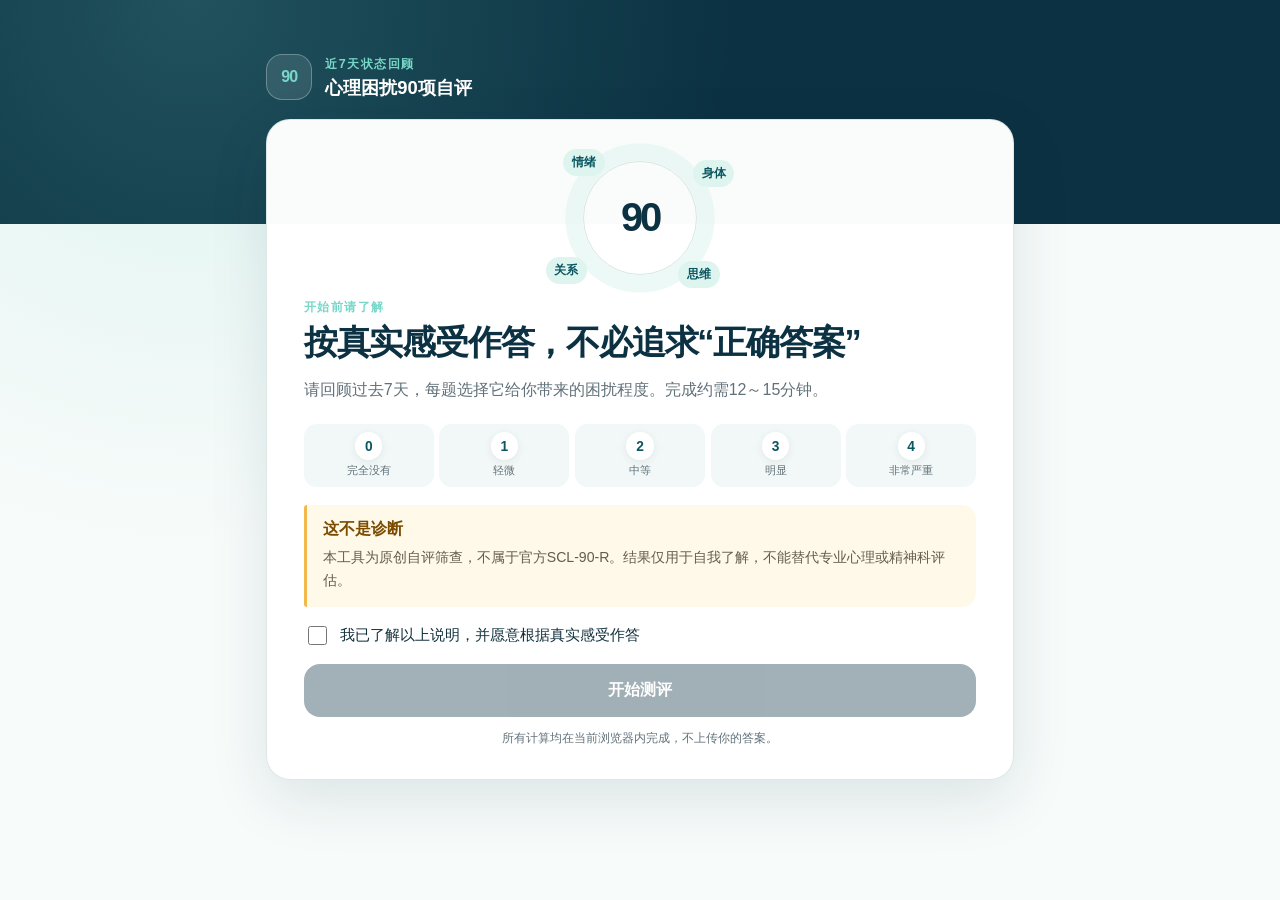
==== index.html @ 82bf5287 "Publish psychological assessment" ====
<!doctype html>
<html lang="zh-CN">
  <head>
    <meta charset="UTF-8" />
    <meta name="viewport" content="width=device-width, initial-scale=1, viewport-fit=cover" />
    <meta name="theme-color" content="#0b3142" />
    <meta name="description" content="一套面向近期心理困扰的90项原创自评筛查工具。结果仅供自我了解，不构成诊断。" />
    <link rel="icon" type="image/svg+xml" href="data:image/svg+xml,%3Csvg xmlns='http://www.w3.org/2000/svg' viewBox='0 0 64 64'%3E%3Crect width='64' height='64' rx='16' fill='%230b3142'/%3E%3Cpath d='M18 34c0-11 6-18 14-18s14 7 14 18c0 8-6 14-14 14s-14-6-14-14Z' fill='none' stroke='%2377d7c8' stroke-width='5'/%3E%3Cpath d='M24 34h16M32 26v16' stroke='%23fff' stroke-width='4' stroke-linecap='round'/%3E%3C/svg%3E" />
    <title>心理困扰90项自评</title>
    <link rel="stylesheet" href="./styles.css" />
  </head>
  <body>
    <main class="app-shell">
      <header class="app-header">
        <div class="brand-mark" aria-hidden="true">90</div>
        <div>
          <p class="eyebrow">近7天状态回顾</p>
          <h1>心理困扰90项自评</h1>
        </div>
      </header>

      <section id="start-view" class="panel start-panel" aria-labelledby="start-title">
        <div class="intro-orbit" aria-hidden="true">
          <span>情绪</span><span>身体</span><span>关系</span><span>思维</span>
          <strong>90</strong>
        </div>
        <p class="section-kicker">开始前请了解</p>
        <h2 id="start-title">按真实感受作答，不必追求“正确答案”</h2>
        <p class="lede">请回顾过去7天，每题选择它给你带来的困扰程度。完成约需12～15分钟。</p>
        <div class="scale-preview" aria-label="评分方式">
          <span><b>0</b>完全没有</span>
          <span><b>1</b>轻微</span>
          <span><b>2</b>中等</span>
          <span><b>3</b>明显</span>
          <span><b>4</b>非常严重</span>
        </div>
        <div class="notice-box">
          <strong>这不是诊断</strong>
          <p>本工具为原创自评筛查，不属于官方SCL‑90‑R。结果仅用于自我了解，不能替代专业心理或精神科评估。</p>
        </div>
        <label class="consent-row">
          <input id="consent" type="checkbox" />
          <span>我已了解以上说明，并愿意根据真实感受作答</span>
        </label>
        <button id="start-button" class="primary-button" type="button" disabled>开始测评</button>
        <p class="privacy-note">所有计算均在当前浏览器内完成，不上传你的答案。</p>
      </section>

      <section id="question-view" class="panel question-panel" hidden aria-live="polite">
        <div class="progress-row">
          <button id="back-button" class="icon-button" type="button" aria-label="返回上一题">←</button>
          <div class="progress-copy">
            <span id="progress-label">第 1 / 90 题</span>
            <div class="progress-track"><div id="progress-fill" class="progress-fill"></div></div>
          </div>
          <button id="exit-button" class="text-button" type="button">退出</button>
        </div>
        <p class="section-kicker">过去7天内</p>
        <h2 id="question-text">遇到不顺心的事情时，我很容易变得烦躁或生气。</h2>
        <div id="options" class="options" role="radiogroup" aria-labelledby="question-text"></div>
        <p class="keyboard-hint">电脑端可按数字键 0～4 快速作答</p>
      </section>

      <section id="result-view" class="result-view" hidden></section>
    </main>
    <div id="support-sheet" class="support-sheet" hidden></div>
    <script src="./app.js"></script>
  </body>
</html>
---- styles.css ----
:root {
  color-scheme: light;
  --ink: #12313d;
  --muted: #61717a;
  --paper: #f7fbfa;
  --panel: #ffffff;
  --line: #d9e7e4;
  --brand: #0b5661;
  --brand-dark: #0b3142;
  --mint: #77d7c8;
  --mint-soft: #def5ef;
  --amber: #f2b84b;
  --danger: #b42338;
  --danger-soft: #fff1f2;
  --shadow: 0 20px 60px rgba(11, 49, 66, 0.11);
  font-family: Inter, ui-sans-serif, -apple-system, BlinkMacSystemFont, "Segoe UI", "PingFang SC", "Hiragino Sans GB", "Microsoft YaHei", sans-serif;
}

* { box-sizing: border-box; }

html { background: var(--brand-dark); }

body {
  margin: 0;
  min-width: 320px;
  min-height: 100vh;
  color: var(--ink);
  background:
    radial-gradient(circle at 15% 0%, rgba(119, 215, 200, .2), transparent 34rem),
    linear-gradient(180deg, var(--brand-dark) 0 14rem, var(--paper) 14rem 100%);
}

button, input { font: inherit; }
button { -webkit-tap-highlight-color: transparent; }

.app-shell {
  width: min(100%, 780px);
  margin: 0 auto;
  padding: max(1.25rem, env(safe-area-inset-top)) 1rem max(2rem, env(safe-area-inset-bottom));
}

.app-header {
  display: flex;
  align-items: center;
  gap: .8rem;
  min-height: 5.25rem;
  color: #fff;
}

.brand-mark {
  display: grid;
  place-items: center;
  width: 2.9rem;
  height: 2.9rem;
  border: 1px solid rgba(255,255,255,.28);
  border-radius: 1rem;
  background: rgba(255,255,255,.1);
  color: var(--mint);
  font-weight: 800;
  letter-spacing: -.06em;
}

.eyebrow, .section-kicker {
  margin: 0 0 .25rem;
  color: var(--mint);
  font-size: .78rem;
  font-weight: 750;
  letter-spacing: .12em;
  text-transform: uppercase;
}

.app-header h1 { margin: 0; font-size: 1.15rem; line-height: 1.2; }

.panel {
  overflow: hidden;
  border: 1px solid rgba(217, 231, 228, .92);
  border-radius: 1.5rem;
  background: rgba(255,255,255,.98);
  box-shadow: var(--shadow);
}

.start-panel { padding: 1.35rem; }

.intro-orbit {
  position: relative;
  display: grid;
  place-items: center;
  width: 12rem;
  height: 9rem;
  margin: -.4rem auto .6rem;
}

.intro-orbit::before {
  content: "";
  position: absolute;
  width: 7rem;
  height: 7rem;
  border: 1px solid var(--line);
  border-radius: 50%;
  box-shadow: 0 0 0 1.1rem rgba(222,245,239,.55);
}

.intro-orbit strong { z-index: 1; color: var(--brand-dark); font-size: 2.5rem; letter-spacing: -.08em; }
.intro-orbit span { position: absolute; padding: .32rem .55rem; border-radius: 999px; background: var(--mint-soft); color: var(--brand); font-size: .75rem; font-weight: 700; }
.intro-orbit span:nth-child(1) { top: .2rem; left: 1.2rem; }
.intro-orbit span:nth-child(2) { top: .9rem; right: .1rem; }
.intro-orbit span:nth-child(3) { bottom: .35rem; left: .1rem; }
.intro-orbit span:nth-child(4) { right: 1rem; bottom: .1rem; }

.start-panel h2, .question-panel h2 {
  margin: .25rem 0 .75rem;
  color: var(--brand-dark);
  font-size: clamp(1.5rem, 6vw, 2.15rem);
  line-height: 1.28;
  letter-spacing: -.035em;
}

.lede { margin: 0 0 1.2rem; color: var(--muted); font-size: 1rem; line-height: 1.75; }

.scale-preview { display: grid; grid-template-columns: repeat(5, minmax(0, 1fr)); gap: .35rem; margin: 1rem 0; }
.scale-preview span { display: grid; gap: .3rem; justify-items: center; padding: .55rem .2rem; border-radius: .8rem; background: #f2f8f7; color: var(--muted); font-size: .68rem; text-align: center; }
.scale-preview b { display: grid; place-items: center; width: 1.7rem; height: 1.7rem; border-radius: 50%; background: #fff; color: var(--brand); font-size: .86rem; box-shadow: 0 2px 8px rgba(11,49,66,.08); }

.notice-box { margin: 1.1rem 0; padding: .9rem 1rem; border-left: .24rem solid var(--amber); border-radius: .2rem .9rem .9rem .2rem; background: #fff9e9; }
.notice-box strong { color: #7a4b00; }
.notice-box p { margin: .35rem 0 0; color: #655c4d; font-size: .88rem; line-height: 1.65; }

.consent-row { display: flex; align-items: flex-start; gap: .65rem; margin: 1rem 0; color: var(--ink); font-size: .92rem; line-height: 1.55; }
.consent-row input { width: 1.2rem; height: 1.2rem; margin-top: .1rem; accent-color: var(--brand); }

.primary-button {
  width: 100%;
  min-height: 3.3rem;
  border: 0;
  border-radius: 1rem;
  background: var(--brand-dark);
  color: #fff;
  font-weight: 760;
  cursor: pointer;
  box-shadow: 0 .6rem 1.4rem rgba(11,49,66,.18);
}
.primary-button:disabled { cursor: not-allowed; opacity: .38; box-shadow: none; }
.primary-button:not(:disabled):active { transform: translateY(1px); }
.privacy-note { margin: .8rem 0 0; color: var(--muted); font-size: .78rem; text-align: center; }

.question-panel { min-height: min(680px, calc(100vh - 7.5rem)); padding: 1.1rem; }
.progress-row { display: grid; grid-template-columns: 2.8rem 1fr 2.8rem; align-items: center; gap: .7rem; margin-bottom: 3rem; }
.progress-copy { display: grid; gap: .45rem; color: var(--muted); font-size: .8rem; text-align: center; }
.progress-track { overflow: hidden; height: .38rem; border-radius: 999px; background: #e9f1ef; }
.progress-fill { width: 1.1%; height: 100%; border-radius: inherit; background: linear-gradient(90deg, var(--mint), var(--brand)); transition: width .3s ease; }
.icon-button, .text-button { min-width: 2.65rem; min-height: 2.65rem; border: 0; border-radius: .8rem; background: #f0f6f5; color: var(--brand-dark); cursor: pointer; }
.text-button { background: transparent; color: var(--muted); font-size: .78rem; }
.question-panel .section-kicker { color: var(--brand); }

.options { display: grid; gap: .65rem; margin-top: 2rem; }
.option-button { display: flex; align-items: center; justify-content: space-between; width: 100%; min-height: 3.8rem; padding: .65rem .8rem .65rem 1rem; border: 1px solid var(--line); border-radius: 1rem; background: #fff; color: var(--ink); text-align: left; cursor: pointer; transition: border-color .16s, background .16s, transform .16s; }
.option-button:hover, .option-button:focus-visible { border-color: var(--mint); background: #f4fbf9; outline: none; }
.option-button:active { transform: scale(.99); }
.option-button.selected { border-color: var(--brand); background: var(--mint-soft); }
.option-score { display: grid; place-items: center; flex: 0 0 2rem; width: 2rem; height: 2rem; border-radius: 50%; background: #eef5f3; color: var(--brand); font-weight: 800; }
.option-button.selected .option-score { background: var(--brand); color: #fff; }
.keyboard-hint { margin: 1rem 0 0; color: var(--muted); font-size: .75rem; text-align: center; }

.result-view { display: grid; gap: 1rem; }
.result-card { padding: 1.2rem; border: 1px solid var(--line); border-radius: 1.35rem; background: var(--panel); box-shadow: 0 10px 35px rgba(11,49,66,.07); }
.risk-card { border-color: #ffc9cf; background: var(--danger-soft); }
.risk-card .section-kicker { color: var(--danger); }
.risk-card h2, .result-card h2 { margin: .2rem 0 .65rem; color: var(--brand-dark); font-size: 1.35rem; line-height: 1.35; }
.risk-card p, .result-card > p, .dimension-card > p { color: var(--muted); line-height: 1.72; }
.result-hero { overflow: hidden; position: relative; background: linear-gradient(145deg, #ffffff 35%, #e9f8f4); }
.result-hero::after { content: "90"; position: absolute; right: -1rem; top: -.4rem; color: rgba(11,86,97,.055); font-size: 9rem; font-weight: 900; letter-spacing: -.09em; pointer-events: none; }
.result-intro { position: relative; z-index: 1; }
.metric-grid { position: relative; z-index: 1; display: grid; grid-template-columns: repeat(3, 1fr); gap: .55rem; margin: 1.15rem 0; }
.metric-grid div { display: grid; gap: .22rem; min-width: 0; padding: .8rem .55rem; border: 1px solid rgba(11,86,97,.1); border-radius: 1rem; background: rgba(255,255,255,.78); }
.metric-grid span { color: var(--brand); font-size: .72rem; font-weight: 800; letter-spacing: .08em; }
.metric-grid strong { color: var(--brand-dark); font-size: 1.65rem; line-height: 1; }
.metric-grid small { overflow-wrap: anywhere; color: var(--muted); font-size: .65rem; line-height: 1.35; }
.no-norm-note { position: relative; z-index: 1; padding: .85rem 1rem; border-radius: .9rem; background: #f4f8f7; }
.no-norm-note strong { color: var(--brand-dark); font-size: .88rem; }
.no-norm-note p { margin: .3rem 0 0; color: var(--muted); font-size: .82rem; line-height: 1.55; }
.section-heading { display: flex; align-items: flex-start; justify-content: space-between; gap: 1rem; }
.range-key { flex: 0 0 auto; padding: .35rem .58rem; border-radius: 999px; background: var(--mint-soft); color: var(--brand); font-size: .72rem; font-weight: 800; }
.dimension-list { display: grid; gap: .8rem; margin-top: 1rem; }
.dimension-card { padding: 1rem; border: 1px solid #e2ece9; border-radius: 1rem; background: #fbfdfc; }
.dimension-heading { display: flex; align-items: flex-start; justify-content: space-between; gap: .8rem; }
.dimension-heading > div:first-child { display: flex; align-items: center; gap: .55rem; min-width: 0; }
.dimension-heading h3 { margin: 0; color: var(--brand-dark); font-size: 1rem; }
.dimension-code { flex: 0 0 auto; padding: .28rem .42rem; border-radius: .45rem; background: #eaf3f1; color: var(--brand); font-size: .68rem; font-weight: 850; }
.dimension-score { flex: 0 0 auto; display: flex; align-items: baseline; gap: .15rem; color: var(--muted); }
.dimension-score strong { color: var(--brand-dark); font-size: 1.22rem; }
.dimension-score span { font-size: .72rem; }
.score-track { overflow: hidden; height: .55rem; margin: .75rem 0; border-radius: 999px; background: #e9f1ef; }
.score-track span { display: block; height: 100%; border-radius: inherit; transition: width .5s ease; }
.dimension-card > p { margin: .65rem 0 0; font-size: .84rem; }
.relative-flag { display: inline-block; margin: 0 !important; padding: .28rem .5rem; border-radius: .45rem; background: #fff3d3; color: #78500a !important; font-size: .7rem !important; font-weight: 750; }
.additional-list { display: grid; gap: .15rem; margin-top: .7rem; }
.additional-list div { display: flex; justify-content: space-between; gap: 1rem; padding: .75rem 0; border-bottom: 1px solid #edf2f1; }
.additional-list div:last-child { border-bottom: 0; }
.additional-list span { color: var(--ink); }
.additional-list strong { color: var(--muted); font-size: .82rem; text-align: right; }
.guidance-card { border-color: rgba(119,215,200,.6); }
.secondary-button { width: 100%; min-height: 3.2rem; margin-top: .5rem; border: 1px solid var(--brand); border-radius: 1rem; background: transparent; color: var(--brand); font-weight: 780; cursor: pointer; }

.support-sheet[hidden] { display: none; }
.support-sheet { position: fixed; inset: 0; z-index: 50; display: grid; align-items: end; }
.sheet-backdrop { position: absolute; inset: 0; background: rgba(4,23,32,.68); backdrop-filter: blur(6px); }
.sheet-card { position: relative; z-index: 1; width: min(100%, 620px); max-height: 92vh; margin: 0 auto; overflow-y: auto; padding: 1.4rem 1.2rem max(1.3rem, env(safe-area-inset-bottom)); border-radius: 1.5rem 1.5rem 0 0; background: #fff; box-shadow: 0 -20px 60px rgba(0,0,0,.2); }
.sheet-card .section-kicker { color: var(--danger); }
.sheet-card h2 { margin: .25rem 0 .65rem; color: var(--brand-dark); font-size: 1.5rem; }
.sheet-card > p { color: var(--muted); line-height: 1.65; }
.support-icon { display: grid; place-items: center; width: 2.7rem; height: 2.7rem; margin-bottom: 1rem; border-radius: 50%; background: var(--danger-soft); color: var(--danger); font-size: 1.45rem; font-weight: 850; }
.support-actions { margin: 1rem 0; padding: .9rem 1rem; border-radius: 1rem; background: #fff5f5; color: #5d3035; font-size: .88rem; line-height: 1.62; }
.support-actions ol { margin: .55rem 0 0; padding-left: 1.2rem; }
.support-actions li + li { margin-top: .35rem; }

@media (min-width: 700px) {
  .app-shell { padding-top: 2.2rem; }
  .start-panel { padding: 2rem 2.3rem; }
  .question-panel { padding: 1.5rem 2rem; }
  .options { grid-template-columns: 1fr 1fr; }
  .option-button:last-child { grid-column: 1 / -1; }
  .result-card { padding: 1.6rem; }
  .dimension-list { grid-template-columns: 1fr 1fr; }
  .dimension-card:last-child { grid-column: 1 / -1; }
  .sheet-card { margin-bottom: 3vh; border-radius: 1.5rem; }
}

@media (max-width: 430px) {
  .app-shell { padding-inline: .72rem; }
  .app-header { min-height: 4.6rem; }
  .start-panel { border-radius: 1.3rem; }
  .question-panel { min-height: calc(100vh - 6.4rem); }
  .keyboard-hint { display: none; }
  .metric-grid { gap: .38rem; }
  .metric-grid div { padding-inline: .42rem; }
}

@media (prefers-reduced-motion: reduce) {
  *, *::before, *::after { scroll-behavior: auto !important; transition-duration: .01ms !important; }
}
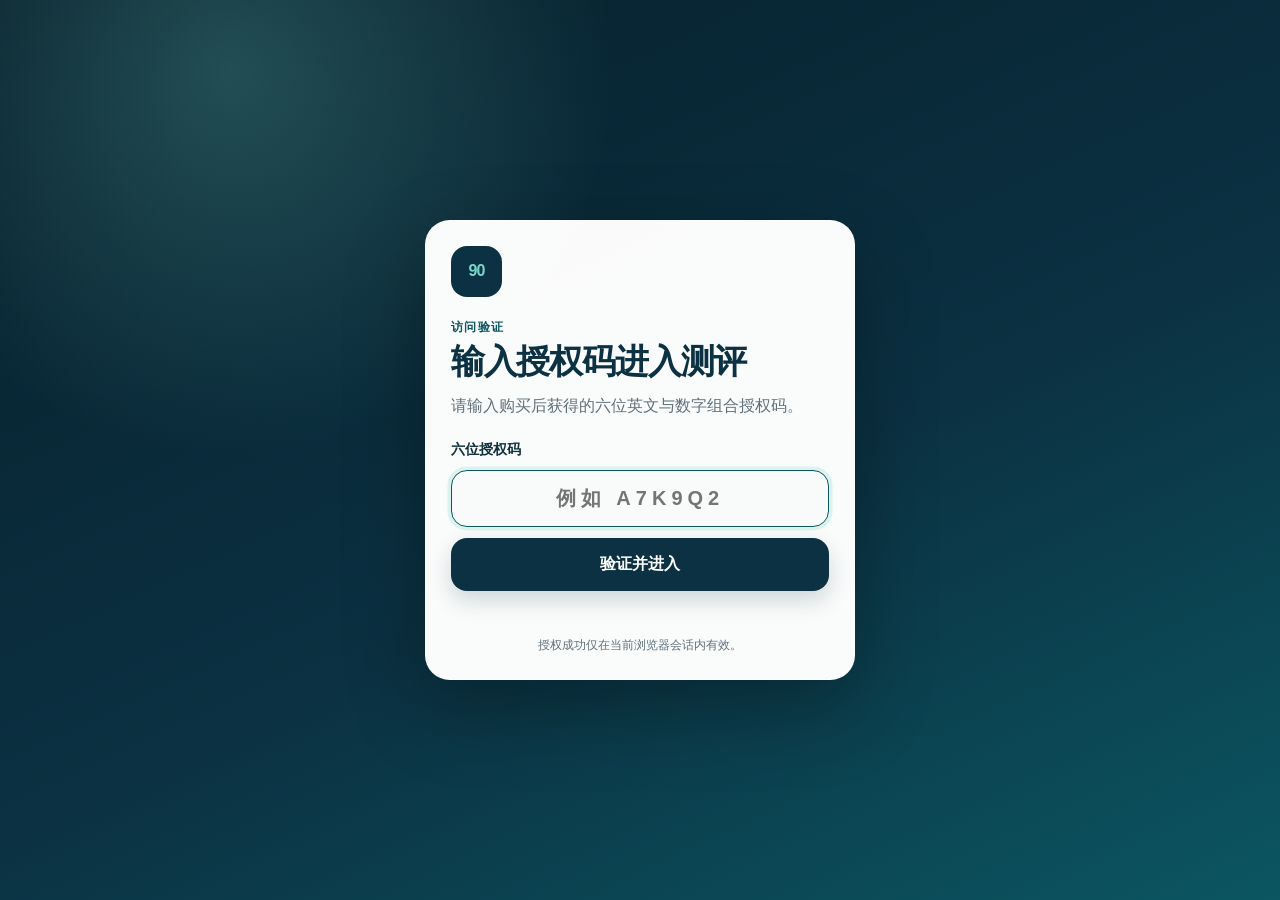
==== commit fc5acff3: "Add protected access code entry" ====
--- a/index.html
+++ b/index.html
@@ -9,8 +9,24 @@
     <title>心理困扰90项自评</title>
     <link rel="stylesheet" href="./styles.css" />
   </head>
-  <body>
-    <main class="app-shell">
+  <body class="is-locked">
+    <section id="auth-gate" class="auth-gate" aria-labelledby="auth-title">
+      <div class="auth-card">
+        <div class="auth-mark" aria-hidden="true">90</div>
+        <p class="section-kicker">访问验证</p>
+        <h1 id="auth-title">输入授权码进入测评</h1>
+        <p class="auth-description">请输入购买后获得的六位英文与数字组合授权码。</p>
+        <form id="auth-form" novalidate>
+          <label for="auth-code">六位授权码</label>
+          <input id="auth-code" name="auth-code" type="text" maxlength="6" minlength="6" pattern="[A-Za-z0-9]{6}" inputmode="text" autocomplete="one-time-code" autocapitalize="characters" spellcheck="false" placeholder="例如 A7K9Q2" aria-describedby="auth-feedback" />
+          <button id="auth-submit" class="primary-button" type="submit">验证并进入</button>
+          <p id="auth-feedback" class="auth-feedback" role="alert" aria-live="polite"></p>
+        </form>
+        <p class="auth-note">授权成功仅在当前浏览器会话内有效。</p>
+      </div>
+    </section>
+
+    <main class="app-shell" inert>
       <header class="app-header">
         <div class="brand-mark" aria-hidden="true">90</div>
         <div>
--- a/styles.css
+++ b/styles.css
@@ -29,6 +29,70 @@
     radial-gradient(circle at 15% 0%, rgba(119, 215, 200, .2), transparent 34rem),
     linear-gradient(180deg, var(--brand-dark) 0 14rem, var(--paper) 14rem 100%);
 }
+
+body.is-locked { overflow: hidden; }
+body.is-locked .app-shell { visibility: hidden; }
+
+.auth-gate {
+  position: fixed;
+  inset: 0;
+  z-index: 100;
+  display: grid;
+  place-items: center;
+  min-height: 100dvh;
+  padding: max(1rem, env(safe-area-inset-top)) 1rem max(1rem, env(safe-area-inset-bottom));
+  background:
+    radial-gradient(circle at 18% 8%, rgba(119, 215, 200, .24), transparent 24rem),
+    linear-gradient(155deg, #071f2b, var(--brand-dark) 56%, #0b5661);
+}
+
+.auth-gate[hidden] { display: none; }
+.auth-card {
+  width: min(100%, 430px);
+  padding: 1.55rem;
+  border: 1px solid rgba(255,255,255,.28);
+  border-radius: 1.55rem;
+  background: rgba(255,255,255,.98);
+  box-shadow: 0 28px 80px rgba(0,0,0,.3);
+}
+.auth-mark {
+  display: grid;
+  place-items: center;
+  width: 3.2rem;
+  height: 3.2rem;
+  margin-bottom: 1.4rem;
+  border-radius: 1rem;
+  background: var(--brand-dark);
+  color: var(--mint);
+  font-size: 1rem;
+  font-weight: 850;
+  letter-spacing: -.06em;
+}
+.auth-card .section-kicker { color: var(--brand); }
+.auth-card h1 { margin: .3rem 0 .65rem; color: var(--brand-dark); font-size: clamp(1.6rem, 7vw, 2.1rem); line-height: 1.25; letter-spacing: -.035em; }
+.auth-description { margin: 0 0 1.25rem; color: var(--muted); line-height: 1.65; }
+.auth-card form { display: grid; gap: .7rem; }
+.auth-card label { color: var(--ink); font-size: .9rem; font-weight: 750; }
+.auth-card input {
+  width: 100%;
+  min-height: 3.55rem;
+  padding: .7rem 1rem;
+  border: 1px solid var(--line);
+  border-radius: 1rem;
+  outline: none;
+  background: #f8fbfa;
+  color: var(--brand-dark);
+  font-size: 1.25rem;
+  font-weight: 800;
+  letter-spacing: .25em;
+  text-align: center;
+  text-transform: uppercase;
+}
+.auth-card input:focus { border-color: var(--brand); box-shadow: 0 0 0 .22rem rgba(119,215,200,.24); }
+.auth-card input[aria-invalid="true"] { border-color: var(--danger); box-shadow: 0 0 0 .22rem rgba(180,35,56,.1); }
+.auth-feedback { min-height: 1.35rem; margin: 0; color: var(--danger); font-size: .84rem; line-height: 1.45; text-align: center; }
+.auth-feedback.success { color: var(--brand); }
+.auth-note { margin: .8rem 0 0; color: var(--muted); font-size: .76rem; line-height: 1.5; text-align: center; }
 
 button, input { font: inherit; }
 button { -webkit-tap-highlight-color: transparent; }
@@ -226,6 +290,7 @@
 }
 
 @media (max-width: 430px) {
+  .auth-card { padding: 1.3rem; border-radius: 1.35rem; }
   .app-shell { padding-inline: .72rem; }
   .app-header { min-height: 4.6rem; }
   .start-panel { border-radius: 1.3rem; }
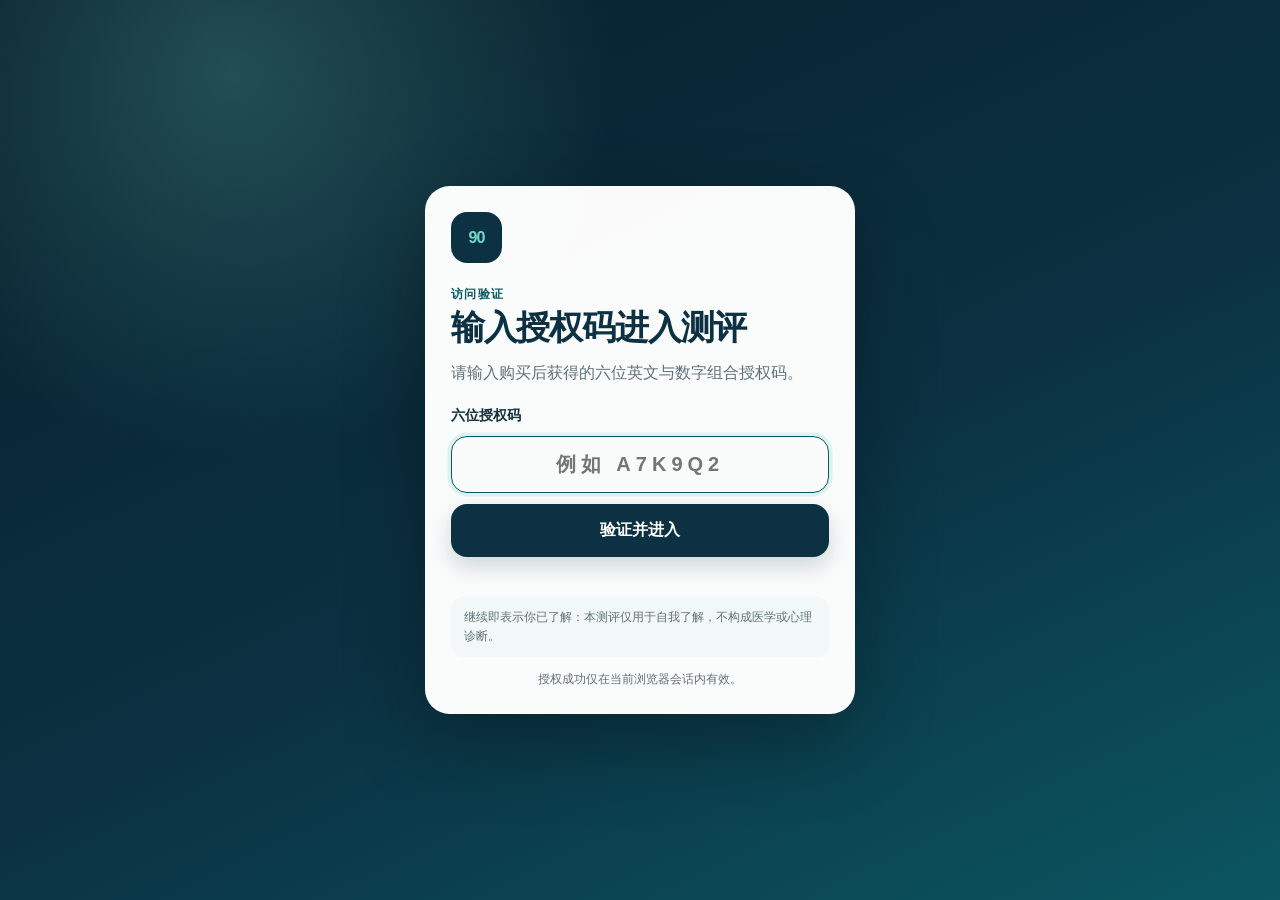
==== commit 500807c5: "Open directly into assessment" ====
--- a/index.html
+++ b/index.html
@@ -7,7 +7,7 @@
     <meta name="description" content="一套面向近期心理困扰的90项原创自评筛查工具。结果仅供自我了解，不构成诊断。" />
     <link rel="icon" type="image/svg+xml" href="data:image/svg+xml,%3Csvg xmlns='http://www.w3.org/2000/svg' viewBox='0 0 64 64'%3E%3Crect width='64' height='64' rx='16' fill='%230b3142'/%3E%3Cpath d='M18 34c0-11 6-18 14-18s14 7 14 18c0 8-6 14-14 14s-14-6-14-14Z' fill='none' stroke='%2377d7c8' stroke-width='5'/%3E%3Cpath d='M24 34h16M32 26v16' stroke='%23fff' stroke-width='4' stroke-linecap='round'/%3E%3C/svg%3E" />
     <title>心理困扰90项自评</title>
-    <link rel="stylesheet" href="./styles.css" />
+    <link rel="stylesheet" href="./styles.css?v=2" />
   </head>
   <body class="is-locked">
     <section id="auth-gate" class="auth-gate" aria-labelledby="auth-title">
@@ -22,6 +22,7 @@
           <button id="auth-submit" class="primary-button" type="submit">验证并进入</button>
           <p id="auth-feedback" class="auth-feedback" role="alert" aria-live="polite"></p>
         </form>
+        <p class="auth-disclaimer">继续即表示你已了解：本测评仅用于自我了解，不构成医学或心理诊断。</p>
         <p class="auth-note">授权成功仅在当前浏览器会话内有效。</p>
       </div>
     </section>
@@ -80,6 +81,6 @@
       <section id="result-view" class="result-view" hidden></section>
     </main>
     <div id="support-sheet" class="support-sheet" hidden></div>
-    <script src="./app.js"></script>
+    <script src="./app.js?v=3"></script>
   </body>
 </html>
--- a/styles.css
+++ b/styles.css
@@ -92,6 +92,7 @@
 .auth-card input[aria-invalid="true"] { border-color: var(--danger); box-shadow: 0 0 0 .22rem rgba(180,35,56,.1); }
 .auth-feedback { min-height: 1.35rem; margin: 0; color: var(--danger); font-size: .84rem; line-height: 1.45; text-align: center; }
 .auth-feedback.success { color: var(--brand); }
+.auth-disclaimer { margin: .45rem 0 0; padding: .7rem .8rem; border-radius: .8rem; background: #f2f8f7; color: var(--muted); font-size: .76rem; line-height: 1.55; }
 .auth-note { margin: .8rem 0 0; color: var(--muted); font-size: .76rem; line-height: 1.5; text-align: center; }
 
 button, input { font: inherit; }
